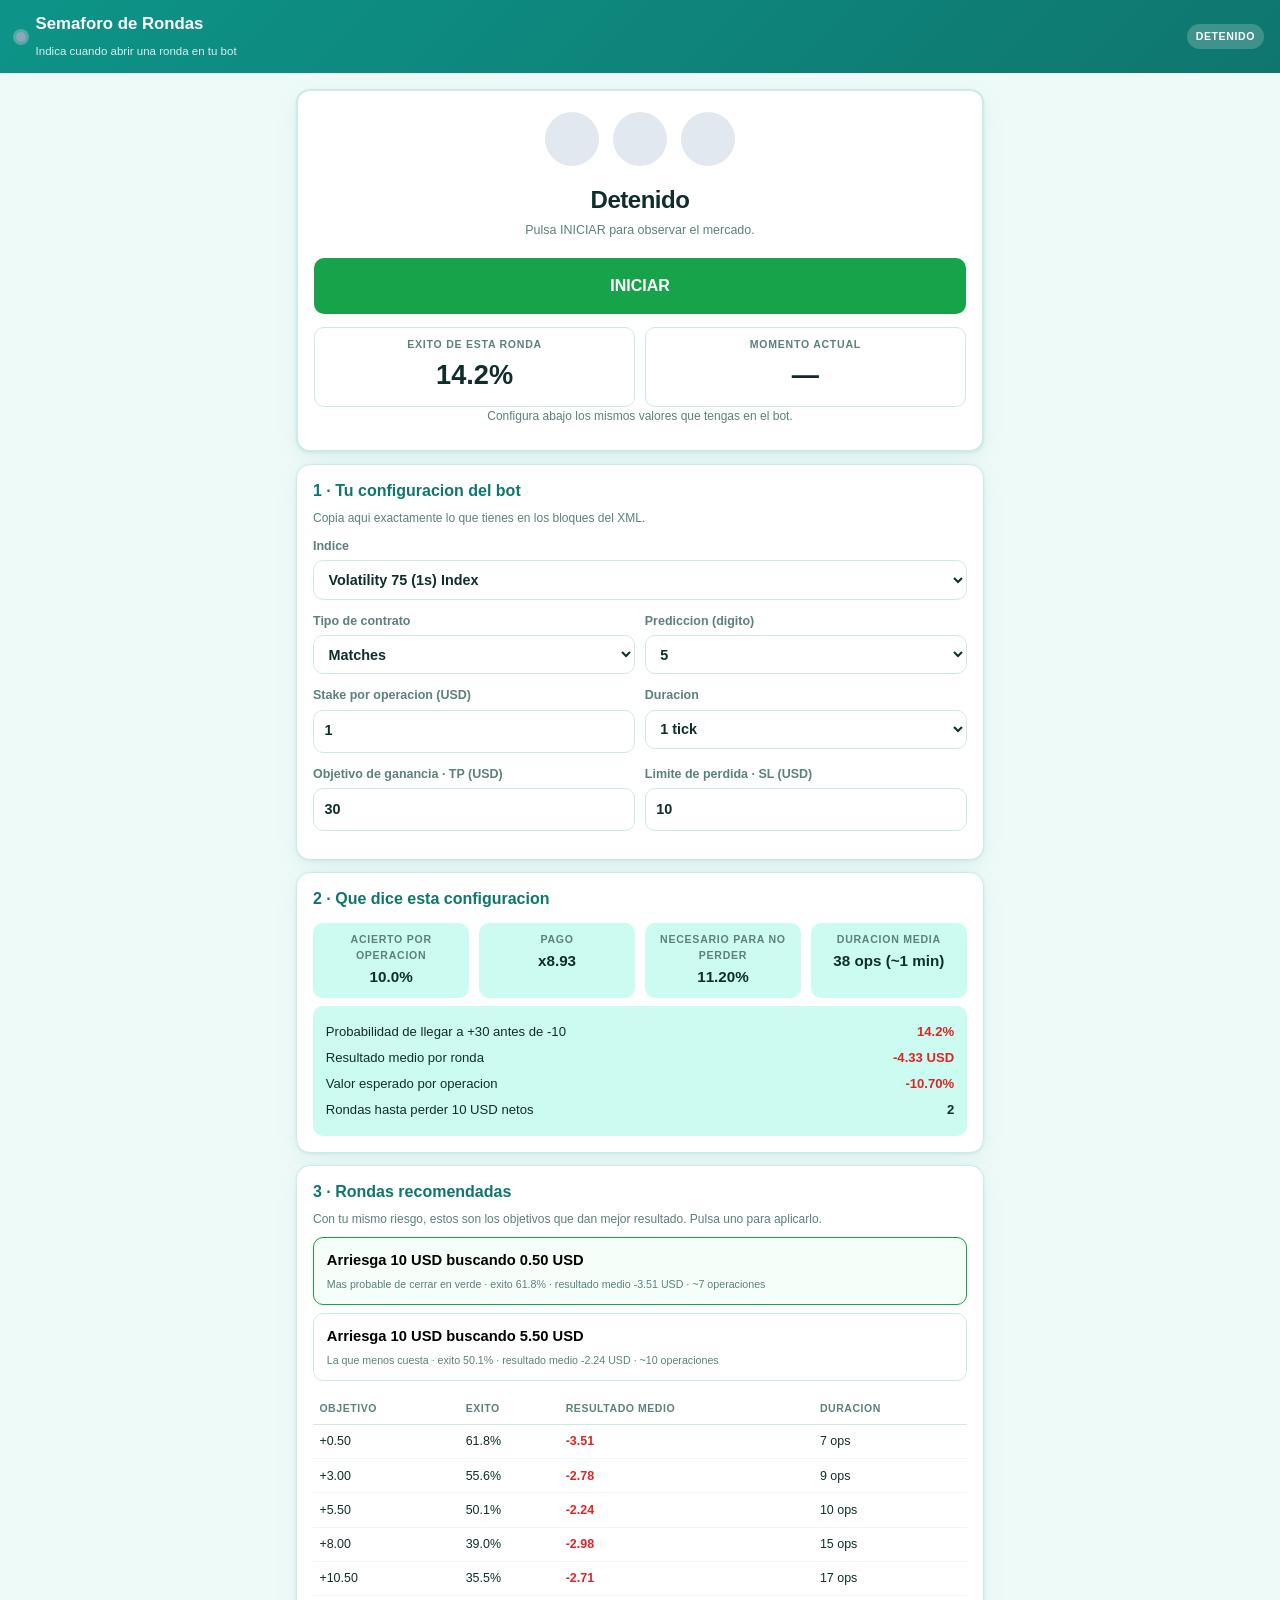
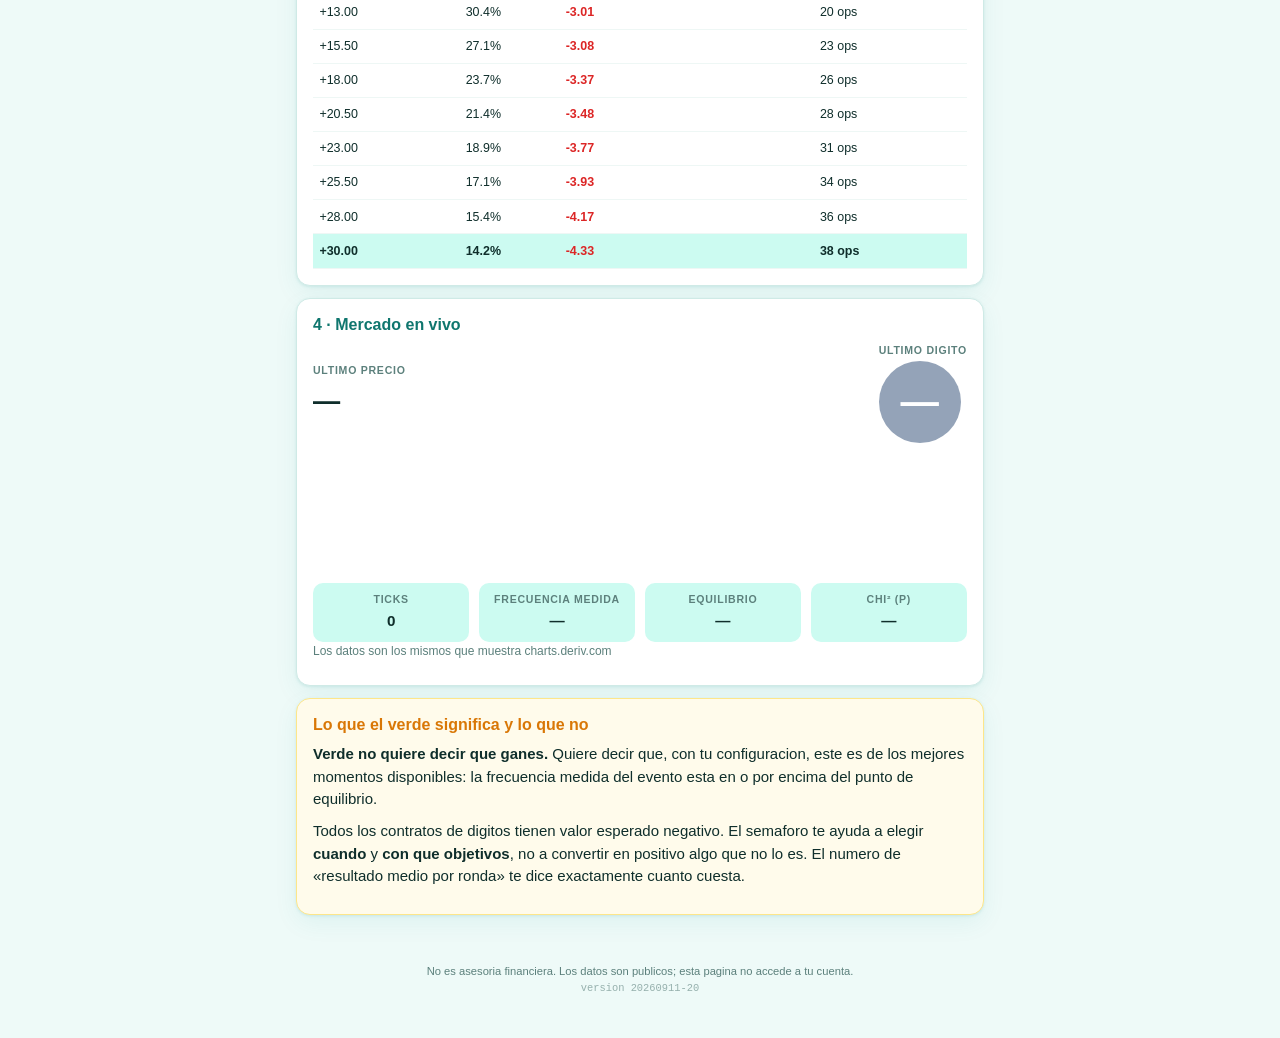
==== semaforo.html @ d5985044 "Bot con proteccion de capital: trailing stop y corte por racha El usuario probo el bot de stake fijo" ====
<!doctype html>
<html lang="es">
<head>
<meta charset="utf-8">
<meta name="viewport" content="width=device-width, initial-scale=1, viewport-fit=cover">
<title>Semaforo de Rondas — Deriv</title>
<link rel="stylesheet" href="css/style.css?v=20260911-20">
<link rel="stylesheet" href="css/semaforo.css?v=20260911-20">
<link rel="icon" href="data:image/svg+xml,<svg xmlns='http://www.w3.org/2000/svg' viewBox='0 0 100 100'><text y='.9em' font-size='90'>🚦</text></svg>">
</head>
<body>

<header class="topbar">
  <div class="brand">
    <span class="dot" id="connDot"></span>
    <div>
      <h1>Semaforo de Rondas</h1>
      <p id="subtitle">Indica cuando abrir una ronda en tu bot</p>
    </div>
  </div>
  <span class="badge" id="estadoBadge">detenido</span>
</header>

<main>

  <!-- ============ SEMAFORO ============ -->
  <div class="card luz" id="tarjetaLuz">
    <div class="semaforo">
      <span class="foco rojo"   id="focoRojo"></span>
      <span class="foco ambar"  id="focoAmbar"></span>
      <span class="foco verde"  id="focoVerde"></span>
    </div>
    <div class="veredicto">
      <b id="luzTexto">Pulsa INICIAR</b>
      <span id="luzSub">La herramienta observa el mercado real de Deriv y te avisa.</span>
    </div>

    <button class="btn big" id="btnIniciar">INICIAR</button>

    <div class="marcador">
      <div>
        <span class="k">Exito de esta ronda</span>
        <b class="grande" id="exitoRonda">—</b>
      </div>
      <div>
        <span class="k">Momento actual</span>
        <b class="grande" id="momento">—</b>
      </div>
    </div>
    <p class="note" id="luzDetalle">Configura abajo los mismos valores que tengas en el bot.</p>
  </div>

  <!-- ============ CONFIGURACION DEL BOT ============ -->
  <div class="card">
    <h2>1 · Tu configuracion del bot</h2>
    <p class="note">Copia aqui exactamente lo que tienes en los bloques del XML.</p>

    <label>Indice
      <select id="simbolo">
        <option value="1HZ75V" selected>Volatility 75 (1s) Index</option>
        <option value="1HZ100V">Volatility 100 (1s) Index</option>
        <option value="1HZ50V">Volatility 50 (1s) Index</option>
        <option value="1HZ25V">Volatility 25 (1s) Index</option>
        <option value="1HZ10V">Volatility 10 (1s) Index</option>
        <option value="R_75">Volatility 75 Index</option>
        <option value="R_100">Volatility 100 Index</option>
      </select>
    </label>

    <div class="grid2">
      <label>Tipo de contrato
        <select id="tipo">
          <option value="DIGITMATCH" selected>Matches</option>
          <option value="DIGITDIFF">Differs</option>
          <option value="DIGITEVEN">Par</option>
          <option value="DIGITODD">Impar</option>
          <option value="DIGITOVER">Over</option>
          <option value="DIGITUNDER">Under</option>
        </select>
      </label>
      <label id="labBarrera">Prediccion (digito)
        <select id="barrera">
          <option>0</option><option>1</option><option>2</option><option>3</option><option>4</option>
          <option selected>5</option><option>6</option><option>7</option><option>8</option><option>9</option>
        </select>
      </label>
    </div>

    <div class="grid2">
      <label>Stake por operacion (USD)
        <input id="stake" type="number" step="0.5" min="0.35" value="1">
      </label>
      <label>Duracion
        <select id="duracion"><option value="1" selected>1 tick</option></select>
      </label>
      <label>Objetivo de ganancia · TP (USD)
        <input id="tp" type="number" step="1" min="1" value="30">
      </label>
      <label>Limite de perdida · SL (USD)
        <input id="sl" type="number" step="1" min="1" value="10">
      </label>
    </div>
  </div>

  <!-- ============ DIAGNOSTICO DE LA CONFIGURACION ============ -->
  <div class="card">
    <h2>2 · Que dice esta configuracion</h2>
    <div class="stats-grid">
      <div><span class="k">Acierto por operacion</span><b id="dAcierto">—</b></div>
      <div><span class="k">Pago</span><b id="dPago">—</b></div>
      <div><span class="k">Necesario para no perder</span><b id="dEquilibrio">—</b></div>
      <div><span class="k">Duracion media</span><b id="dDuracion">—</b></div>
    </div>
    <div class="ev-out" id="dResumen"></div>
  </div>

  <!-- ============ RONDAS RECOMENDADAS ============ -->
  <div class="card">
    <h2>3 · Rondas recomendadas</h2>
    <p class="note">Con tu mismo riesgo, estos son los objetivos que dan mejor resultado.
       Pulsa uno para aplicarlo.</p>
    <div class="recos" id="recos"></div>
    <div class="table-wrap">
      <table id="tablaTp">
        <thead><tr><th>Objetivo</th><th>Exito</th><th>Resultado medio</th><th>Duracion</th></tr></thead>
        <tbody></tbody>
      </table>
    </div>
  </div>

  <!-- ============ MERCADO EN VIVO ============ -->
  <div class="card">
    <h2>4 · Mercado en vivo</h2>
    <div class="live-head">
      <div><span class="k">Ultimo precio</span><span class="price" id="precio">—</span></div>
      <div class="digit-wrap"><span class="k">Ultimo digito</span>
        <div class="digit-circle" id="digito">—</div></div>
    </div>
    <div class="bars" id="barras"></div>
    <div class="stats-grid">
      <div><span class="k">Ticks</span><b id="sTicks">0</b></div>
      <div><span class="k">Frecuencia medida</span><b id="sFreq">—</b></div>
      <div><span class="k">Equilibrio</span><b id="sEq">—</b></div>
      <div><span class="k">Chi² (p)</span><b id="sChi">—</b></div>
    </div>
    <p class="note" id="notaMercado">Los datos son los mismos que muestra charts.deriv.com</p>
  </div>

  <div class="card warn">
    <h2>Lo que el verde significa y lo que no</h2>
    <p><b>Verde no quiere decir que ganes.</b> Quiere decir que, con tu configuracion, este
       es de los mejores momentos disponibles: la frecuencia medida del evento esta en o por
       encima del punto de equilibrio.</p>
    <p>Todos los contratos de digitos tienen valor esperado negativo. El semaforo te ayuda a
       elegir <b>cuando</b> y <b>con que objetivos</b>, no a convertir en positivo algo que no
       lo es. El numero de «resultado medio por ronda» te dice exactamente cuanto cuesta.</p>
  </div>
</main>

<footer>
  <p>No es asesoria financiera. Los datos son publicos; esta pagina no accede a tu cuenta.<br>
     <span id="appVersion">version 20260911-20</span></p>
</footer>

<script src="js/api.js?v=20260911-20"></script>
<script src="js/stats.js?v=20260911-20"></script>
<script src="js/edge.js?v=20260911-20"></script>
<script src="js/ronda.js?v=20260911-20"></script>
<script src="js/semaforo.js?v=20260911-20"></script>
</body>
</html>
---- css/style.css ----
/* Digits Trading Analytics — tema "Teal Wave", mobile first */
:root{
  --bg:#eefaf8; --bg2:#ffffff; --ink:#0f2e2b; --muted:#5c807c;
  --teal:#0d9488; --teal-d:#0f766e; --teal-l:#ccfbf1;
  --red:#dc2626; --green:#16a34a; --amber:#d97706;
  --line:#cfeae6; --radius:14px;
  --shadow:0 1px 3px rgba(13,148,136,.12), 0 8px 24px rgba(13,148,136,.07);
}
*{box-sizing:border-box}
body{
  margin:0; background:var(--bg); color:var(--ink);
  font:15px/1.5 -apple-system,BlinkMacSystemFont,"Segoe UI",Roboto,Helvetica,Arial,sans-serif;
  -webkit-text-size-adjust:100%;
}
h1,h2,h3{margin:0 0 .5rem; line-height:1.25}
h1{font-size:1.05rem; font-weight:700}
h2{font-size:1rem; font-weight:700; color:var(--teal-d)}
h3{font-size:.85rem; font-weight:700; text-transform:uppercase; letter-spacing:.05em;
   color:var(--muted); margin-top:1.25rem}
p{margin:0 0 .6rem}

/* ---------- barra superior ---------- */
.topbar{
  position:sticky; top:0; z-index:20;
  background:linear-gradient(135deg,var(--teal),var(--teal-d));
  color:#fff; padding:.85rem 1rem; display:flex; align-items:center;
  justify-content:space-between; gap:.75rem;
}
.topbar h1{color:#fff}
.topbar p{margin:0; font-size:.72rem; opacity:.85}
.brand{display:flex; align-items:center; gap:.6rem; min-width:0}
.dot{width:10px;height:10px;border-radius:50%;background:#94a3b8;flex:0 0 auto;
     box-shadow:0 0 0 3px rgba(255,255,255,.25)}
.dot.on{background:#4ade80}
.dot.wait{background:#fbbf24}
.badge{
  font-size:.66rem; font-weight:700; text-transform:uppercase; letter-spacing:.06em;
  background:rgba(255,255,255,.2); padding:.3rem .55rem; border-radius:999px;
  white-space:nowrap; flex:0 0 auto;
}
.badge.demo{background:#0891b2}
.badge.real{background:var(--red)}

/* ---------- pestañas ---------- */
.tabs{
  display:flex; gap:.25rem; padding:.5rem; background:var(--bg2);
  border-bottom:1px solid var(--line); overflow-x:auto; position:sticky; top:60px; z-index:19;
  -webkit-overflow-scrolling:touch; scrollbar-width:none;
}
.tabs::-webkit-scrollbar{display:none}
.tab{
  flex:0 0 auto; border:0; background:transparent; color:var(--muted);
  font:inherit; font-size:.82rem; font-weight:600; padding:.45rem .8rem;
  border-radius:999px; cursor:pointer;
}
.tab.active{background:var(--teal-l); color:var(--teal-d)}

main{padding:.75rem; max-width:720px; margin:0 auto}
.view{display:none}
.view.active{display:block}

/* ---------- tarjetas ---------- */
.card{
  background:var(--bg2); border:1px solid var(--line); border-radius:var(--radius);
  padding:1rem; margin-bottom:.75rem; box-shadow:var(--shadow);
}
.card.warn{background:#fffbeb; border-color:#fde68a}
.card.warn h2{color:var(--amber)}

label{display:block; margin-bottom:.75rem; font-size:.78rem; font-weight:600; color:var(--muted)}
label small{display:block; font-weight:400; font-size:.7rem; margin-top:.3rem; color:var(--muted)}
input,select{
  width:100%; margin-top:.3rem; padding:.6rem .65rem; font:inherit; font-size:.9rem;
  color:var(--ink); background:#fff; border:1px solid var(--line); border-radius:10px;
}
input:focus,select:focus{outline:2px solid var(--teal); outline-offset:-1px; border-color:var(--teal)}
.grid2{display:grid; grid-template-columns:1fr 1fr; gap:0 .6rem}
label.check{display:flex; align-items:flex-start; gap:.5rem; font-weight:400; font-size:.75rem}
label.check input{width:auto; margin-top:.15rem; flex:0 0 auto}
label.check.danger{background:#fef2f2; border:1px solid #fecaca; padding:.6rem; border-radius:10px; color:#991b1b}

.row{display:flex; gap:.5rem; flex-wrap:wrap; margin-top:.25rem}
.btn{
  flex:1 1 auto; min-width:120px; border:0; border-radius:10px; padding:.7rem .9rem;
  font:inherit; font-size:.88rem; font-weight:700; cursor:pointer; color:#fff; background:var(--teal);
}
.btn:disabled{opacity:.45; cursor:not-allowed}
.btn.primary{background:var(--teal)}
.btn.ghost{background:#fff; color:var(--teal-d); border:1px solid var(--line)}
.btn.run{background:var(--green)}
.btn.stop{background:var(--red)}
.status{font-size:.76rem; color:var(--muted); margin:.6rem 0 0}
.note{font-size:.75rem; color:var(--muted)}
.honest{font-size:.75rem; color:var(--amber); background:#fffbeb; border-left:3px solid var(--amber);
        padding:.5rem .6rem; border-radius:0 8px 8px 0; margin:.6rem 0 0}
.reason{font-size:.78rem; color:var(--muted); margin:.6rem 0 0}

/* ---------- panel en vivo ---------- */
.live-head{display:flex; align-items:center; justify-content:space-between; gap:1rem}
.k{display:block; font-size:.66rem; text-transform:uppercase; letter-spacing:.07em;
   color:var(--muted); font-weight:700; margin-bottom:.15rem}
.price{font-size:1.7rem; font-weight:700; font-variant-numeric:tabular-nums; letter-spacing:-.02em}
.digit-wrap{text-align:center}
.digit-circle{
  width:82px; height:82px; border-radius:50%; display:grid; place-items:center;
  font-size:2.4rem; font-weight:700; color:#fff; background:#94a3b8;
  transition:background .15s ease, transform .15s ease;
}
.digit-circle.pulse{transform:scale(1.06)}

.bars{display:grid; grid-template-columns:repeat(10,1fr); gap:3px; align-items:end;
      height:110px; margin:1rem 0 .35rem}
.bar{display:flex; flex-direction:column; justify-content:flex-end; height:100%; text-align:center}
.bar i{display:block; background:var(--teal); border-radius:4px 4px 0 0; min-height:2px;
       transition:height .2s ease}
.bar.hot i{background:var(--green)}
.bar.cold i{background:var(--red)}
.bar u{font-style:normal; text-decoration:none; font-size:.6rem; color:var(--muted); font-weight:700}
.bar em{font-style:normal; font-size:.72rem; font-weight:700; margin-top:.2rem}

.stats-grid{display:grid; grid-template-columns:repeat(4,1fr); gap:.6rem; margin-top:.9rem}
.stats-grid.four{grid-template-columns:repeat(2,1fr)}
.stats-grid>div{background:var(--teal-l); border-radius:10px; padding:.55rem .5rem; text-align:center}
.stats-grid b{font-size:.95rem; font-variant-numeric:tabular-nums}
.pnl.up{color:var(--green)} .pnl.down{color:var(--red)}

/* ---------- prediccion ---------- */
.prediction{border-color:var(--teal); border-width:2px}
.pred-head{display:flex; justify-content:space-between; gap:1rem; margin-bottom:.9rem}
.pred-head .right{text-align:right}
.pred-type{font-size:1.15rem; font-weight:800; color:var(--green); text-transform:uppercase}
.digit-row{display:flex; gap:.3rem; justify-content:space-between; margin:.4rem 0 1rem}
.digit-row span{
  flex:1; aspect-ratio:1; display:grid; place-items:center; border-radius:50%;
  font-size:.8rem; font-weight:700; background:#f1f5f9; color:var(--muted);
}
.digit-row span.on{background:var(--green); color:#fff; transform:scale(1.1)}
.pred-metrics{display:grid; grid-template-columns:repeat(3,1fr); gap:.6rem; text-align:center}
.pred-metrics .big{font-size:1.5rem; font-weight:800; color:var(--teal-d)}

/* ---------- tablas ---------- */
.table-wrap{overflow-x:auto; -webkit-overflow-scrolling:touch}
table{width:100%; border-collapse:collapse; font-size:.78rem; min-width:340px}
th{text-align:left; font-size:.66rem; text-transform:uppercase; letter-spacing:.05em;
   color:var(--muted); padding:.45rem .4rem; border-bottom:1px solid var(--line); white-space:nowrap}
td{padding:.45rem .4rem; border-bottom:1px solid #eef7f5; font-variant-numeric:tabular-nums;
   white-space:nowrap}
td.empty{text-align:center; color:var(--muted); padding:1.2rem; white-space:normal}
tr.win td{background:#f0fdf4} tr.lose td{background:#fef2f2}
tr.good td{background:#f0fdf4; font-weight:600}
.pos{color:var(--green); font-weight:700} .neg{color:var(--red); font-weight:700}

/* ---------- misc ---------- */
.log{
  font-family:ui-monospace,SFMono-Regular,Menlo,monospace; font-size:.7rem; line-height:1.6;
  background:#062e2a; color:#a7f3d0; border-radius:10px; padding:.7rem;
  max-height:240px; overflow-y:auto; white-space:pre-wrap; word-break:break-word;
}
.log div{border-bottom:1px solid rgba(167,243,208,.08); padding:.1rem 0}
.progress{height:5px; background:var(--teal-l); border-radius:999px; overflow:hidden; margin-top:.6rem}
.progress div{height:100%; width:0; background:var(--teal); transition:width .2s ease}
.ev-out{background:var(--teal-l); border-radius:10px; padding:.8rem; font-size:.82rem; margin-top:.5rem}
.ev-out b{font-variant-numeric:tabular-nums}
.ev-out .line{display:flex; justify-content:space-between; gap:1rem; padding:.2rem 0}
footer{padding:1.25rem 1rem 2rem; text-align:center; font-size:.7rem; color:var(--muted)}

@media (min-width:600px){
  .stats-grid.four{grid-template-columns:repeat(4,1fr)}
  main{padding:1rem}
}

/* ---------- puerta de entrada ---------- */
.card.gate{border-width:2px; border-color:var(--line)}
.card.gate.go{border-color:var(--green); background:#f6fef9}
.card.gate.nogo{border-color:var(--red); background:#fffafa}

.verdict{display:flex; align-items:center; gap:.8rem; margin:.2rem 0 1rem}
.verdict .light{width:46px; height:46px; border-radius:50%; flex:0 0 auto; background:#94a3b8}
.card.gate.go .verdict .light{background:var(--green); box-shadow:0 0 0 6px rgba(22,163,74,.15)}
.card.gate.nogo .verdict .light{background:var(--red); box-shadow:0 0 0 6px rgba(220,38,38,.12)}
.verdict b{display:block; font-size:1.3rem; font-weight:800; letter-spacing:-.01em}
.card.gate.go .verdict b{color:var(--green)}
.card.gate.nogo .verdict b{color:var(--red)}
.verdict span#verdictSub{font-size:.75rem; color:var(--muted)}

.gauge{margin:.5rem 0 1rem}
.gauge-row{display:flex; justify-content:space-between; align-items:flex-end; gap:1rem}
.gauge .big{font-size:1.6rem; font-weight:800; font-variant-numeric:tabular-nums}
.meter{position:relative; height:12px; background:#e2e8f0; border-radius:999px;
       overflow:hidden; margin:.45rem 0 .3rem}
.meter>div{height:100%; width:0; background:var(--red); border-radius:999px; transition:width .25s ease}
.card.gate.go .meter>div{background:var(--green)}
.meter .thr{position:absolute; top:-3px; bottom:-3px; width:3px; background:var(--ink);
            border-radius:2px; left:95%}
.gauge small{font-size:.68rem; color:var(--muted)}

ul.reasons{margin:.6rem 0 1rem; padding-left:1.1rem; font-size:.76rem; color:var(--muted)}
ul.reasons li{margin-bottom:.35rem}
ul.reasons li.good{color:var(--green); font-weight:600}

label.check.gateswitch{background:var(--teal-l); border:1px solid var(--teal);
  padding:.65rem; border-radius:10px; color:var(--teal-d); margin-bottom:1rem}

td .flag{font-size:.62rem; font-weight:700; padding:.12rem .35rem; border-radius:999px;
         background:#f1f5f9; color:var(--muted)}
td .flag.sig{background:#fee2e2; color:#991b1b}
.btn.demo{background:#fff; color:var(--teal-d); border:1px dashed var(--teal)}

/* ---------- guia ---------- */
details{border-top:1px solid var(--line); padding:.6rem 0}
details:first-of-type{border-top:0}
summary{font-weight:700; font-size:.85rem; color:var(--teal-d); cursor:pointer;
        list-style:none; padding-right:1.2rem; position:relative}
summary::-webkit-details-marker{display:none}
summary::after{content:'+'; position:absolute; right:0; top:-1px; font-size:1.1rem;
               color:var(--muted); font-weight:400}
details[open] summary::after{content:'–'}
details p, details ul{font-size:.8rem; color:var(--ink); margin-top:.5rem}
details .note, details .honest{font-size:.76rem}
details ul.reasons{color:var(--ink)}
#view-guia .btn{margin-bottom:.35rem}

/* ---------- diagnostico del bot ---------- */
.diag{border-radius:10px; padding:.7rem .8rem; margin:1rem 0 .5rem;
      background:#fff7ed; border:1px solid #fed7aa}
.diag.ok{background:#f0fdf4; border-color:#bbf7d0}
.diag b{display:block; font-size:.85rem; margin-bottom:.35rem; color:#9a3412}
.diag.ok b{color:var(--green)}
.diag ul{margin:0; padding-left:1.1rem; font-size:.76rem; color:var(--muted)}
.diag li{margin-bottom:.3rem}
.diag li.block{color:#9a3412; font-weight:600}
.diag li b{display:inline; font-size:inherit; color:inherit}

/* ---------- primera pantalla: una sola accion obvia ---------- */
.lead{font-size:.88rem; color:var(--ink); margin-bottom:1rem}
.btn.big{width:100%; padding:1rem; font-size:1rem; background:var(--green); margin-bottom:.5rem}
#connCard details{margin-top:1rem; border-top:1px solid var(--line); padding-top:.8rem}
#connCard details summary{font-size:.8rem}
#connCard details label{margin-top:.75rem}
.rawerr{font-family:ui-monospace,SFMono-Regular,Menlo,monospace; font-size:.7rem;
        background:#fef2f2; border:1px solid #fecaca; color:#991b1b;
        padding:.5rem .6rem; border-radius:8px; margin:.5rem 0; word-break:break-word}
#tokenAyuda ol{font-size:.78rem; color:var(--ink); padding-left:1.2rem; margin:.5rem 0}
#tokenAyuda li{margin-bottom:.3rem}
#appVersion{font-family:ui-monospace,SFMono-Regular,Menlo,monospace; font-size:.65rem; opacity:.6}
.oauth{background:var(--teal-l); border:1px solid var(--teal); border-radius:10px;
       padding:.9rem; margin:1rem 0}
.oauth h3{color:var(--teal-d); font-size:.9rem; text-transform:none; letter-spacing:0}
.oauth ol{font-size:.78rem; padding-left:1.2rem; color:var(--ink)}
.oauth li{margin-bottom:.4rem}
.oauth code{display:block; background:#fff; border:1px solid var(--line); border-radius:6px;
            padding:.35rem .5rem; margin-top:.25rem; font-size:.7rem; word-break:break-all}
.cuentas{display:flex; flex-direction:column; gap:.4rem; margin:.6rem 0}
.cuentas button{text-align:left; padding:.6rem .7rem; border-radius:8px; border:1px solid var(--line);
                background:#fff; font:inherit; font-size:.8rem; cursor:pointer}
.cuentas button b{display:block; font-size:.9rem}
.cuentas button.demo{border-color:#0891b2}
.cuentas button.real{border-color:var(--red)}
---- css/semaforo.css ----
/* Semaforo de rondas */
.card.luz{text-align:center; border-width:2px}
.card.luz.rojo{border-color:var(--red); background:#fffafa}
.card.luz.ambar{border-color:var(--amber); background:#fffbeb}
.card.luz.verde{border-color:var(--green); background:#f6fef9}

.semaforo{display:flex; justify-content:center; gap:.9rem; margin:.3rem 0 1rem}
.foco{width:54px; height:54px; border-radius:50%; background:#e2e8f0;
      transition:background .25s ease, box-shadow .25s ease}
.card.luz.rojo  #focoRojo {background:var(--red);   box-shadow:0 0 0 8px rgba(220,38,38,.15)}
.card.luz.ambar #focoAmbar{background:var(--amber); box-shadow:0 0 0 8px rgba(217,119,6,.15)}
.card.luz.verde #focoVerde{background:var(--green); box-shadow:0 0 0 8px rgba(22,163,74,.15)}

.veredicto b{display:block; font-size:1.5rem; font-weight:800; letter-spacing:-.02em}
.card.luz.rojo  .veredicto b{color:var(--red)}
.card.luz.ambar .veredicto b{color:var(--amber)}
.card.luz.verde .veredicto b{color:var(--green)}
.veredicto span{display:block; font-size:.78rem; color:var(--muted); margin-top:.2rem}

.card.luz .btn.big{margin:1.1rem 0 .8rem}
.marcador{display:grid; grid-template-columns:1fr 1fr; gap:.6rem}
.marcador>div{background:rgba(255,255,255,.7); border:1px solid var(--line);
              border-radius:10px; padding:.6rem}
.grande{font-size:1.7rem; font-weight:800; font-variant-numeric:tabular-nums}

.recos{display:grid; gap:.5rem; margin-bottom:.8rem}
.recos button{text-align:left; padding:.7rem .8rem; border-radius:10px; cursor:pointer;
              border:1px solid var(--line); background:#fff; font:inherit; font-size:.8rem}
.recos button b{display:block; font-size:.92rem; margin-bottom:.15rem}
.recos button.mejor{border-color:var(--green); background:#f6fef9}
.recos button small{color:var(--muted)}
tr.actual td{background:var(--teal-l); font-weight:700}
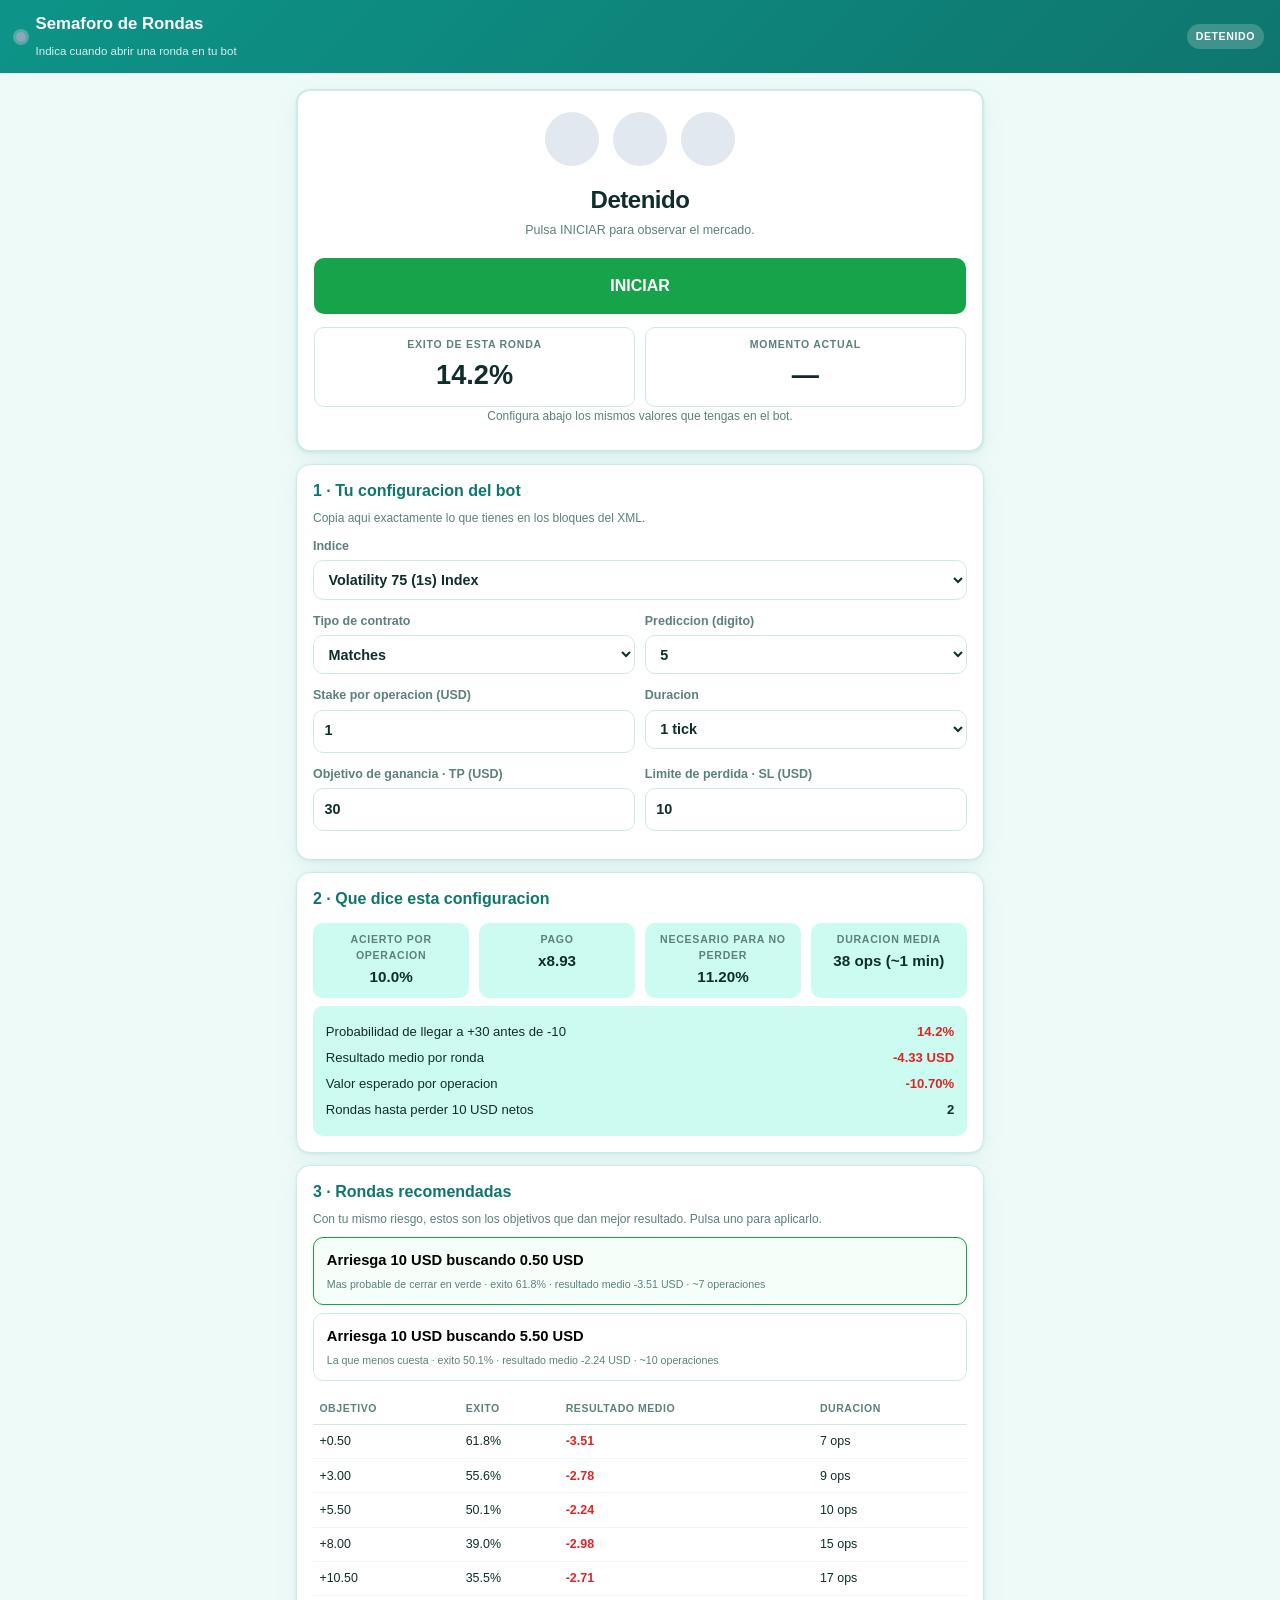
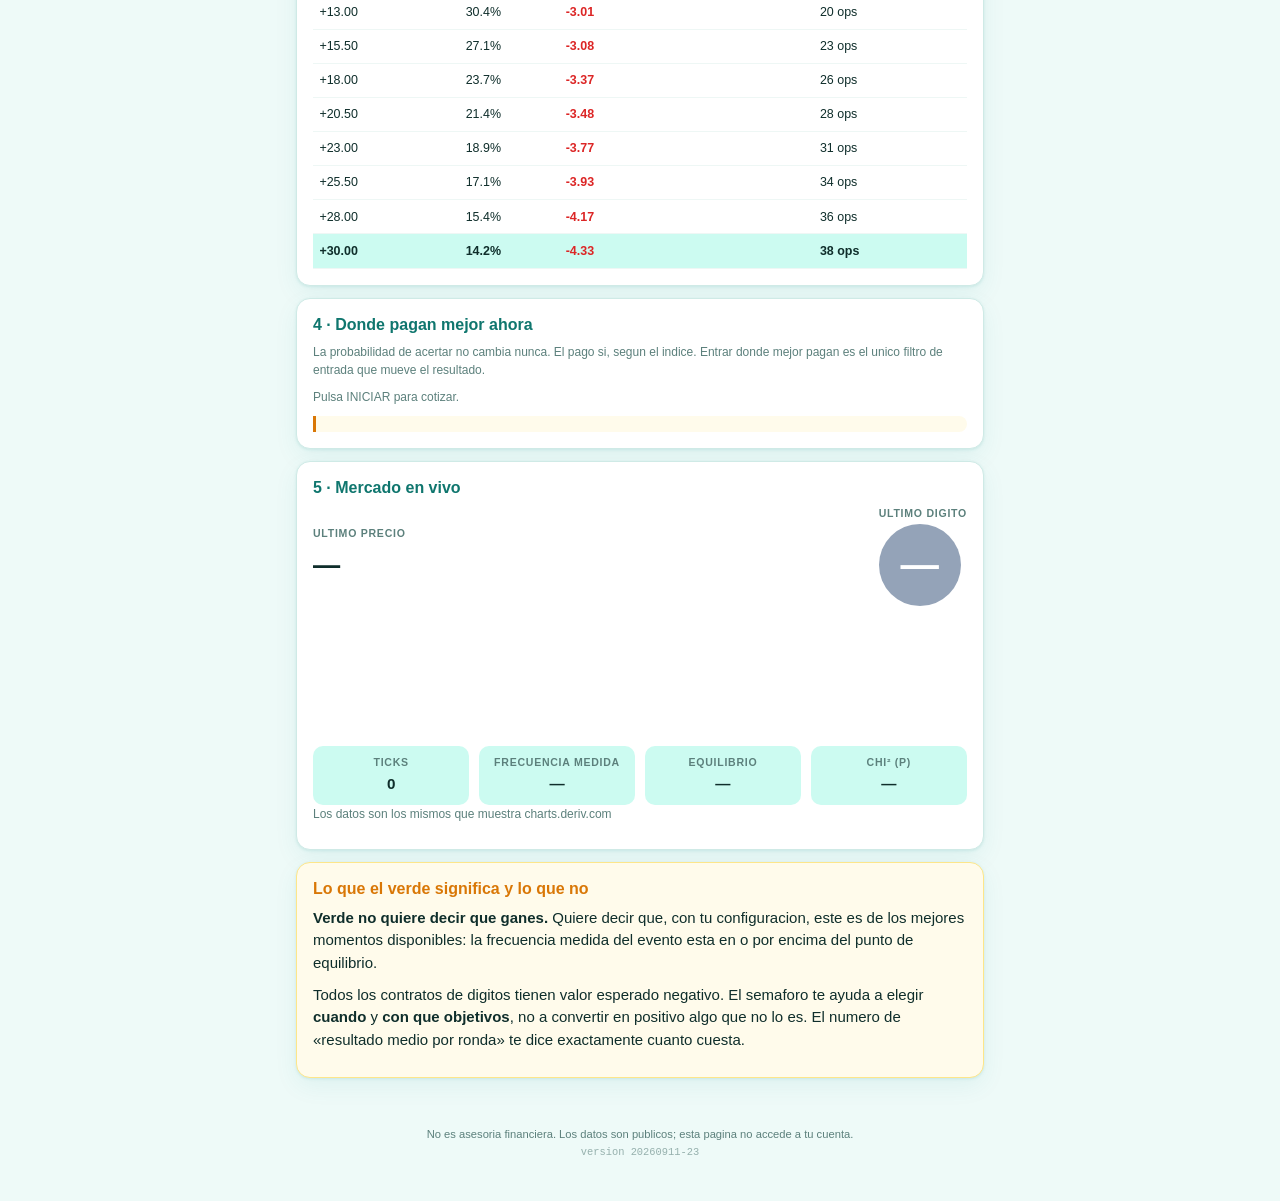
==== commit 1b8a6fac: "Bot de pago alto y escaner de pagos como filtro de entrada real El usuario pide un bot de pago x7 o " ====
--- a/semaforo.html
+++ b/semaforo.html
@@ -4,8 +4,8 @@
 <meta charset="utf-8">
 <meta name="viewport" content="width=device-width, initial-scale=1, viewport-fit=cover">
 <title>Semaforo de Rondas — Deriv</title>
-<link rel="stylesheet" href="css/style.css?v=20260911-20">
-<link rel="stylesheet" href="css/semaforo.css?v=20260911-20">
+<link rel="stylesheet" href="css/style.css?v=20260911-23">
+<link rel="stylesheet" href="css/semaforo.css?v=20260911-23">
 <link rel="icon" href="data:image/svg+xml,<svg xmlns='http://www.w3.org/2000/svg' viewBox='0 0 100 100'><text y='.9em' font-size='90'>🚦</text></svg>">
 </head>
 <body>
@@ -128,9 +128,18 @@
     </div>
   </div>
 
+  <!-- ============ ESCANER DE PAGOS ============ -->
+  <div class="card">
+    <h2>4 · Donde pagan mejor ahora</h2>
+    <p class="note">La probabilidad de acertar no cambia nunca. El pago si, segun el indice.
+       Entrar donde mejor pagan es el unico filtro de entrada que mueve el resultado.</p>
+    <div id="escaner"><p class="note">Pulsa INICIAR para cotizar.</p></div>
+    <p class="honest" id="notaEscaner"></p>
+  </div>
+
   <!-- ============ MERCADO EN VIVO ============ -->
   <div class="card">
-    <h2>4 · Mercado en vivo</h2>
+    <h2>5 · Mercado en vivo</h2>
     <div class="live-head">
       <div><span class="k">Ultimo precio</span><span class="price" id="precio">—</span></div>
       <div class="digit-wrap"><span class="k">Ultimo digito</span>
@@ -159,13 +168,13 @@
 
 <footer>
   <p>No es asesoria financiera. Los datos son publicos; esta pagina no accede a tu cuenta.<br>
-     <span id="appVersion">version 20260911-20</span></p>
+     <span id="appVersion">version 20260911-23</span></p>
 </footer>
 
-<script src="js/api.js?v=20260911-20"></script>
-<script src="js/stats.js?v=20260911-20"></script>
-<script src="js/edge.js?v=20260911-20"></script>
-<script src="js/ronda.js?v=20260911-20"></script>
-<script src="js/semaforo.js?v=20260911-20"></script>
+<script src="js/api.js?v=20260911-23"></script>
+<script src="js/stats.js?v=20260911-23"></script>
+<script src="js/edge.js?v=20260911-23"></script>
+<script src="js/ronda.js?v=20260911-23"></script>
+<script src="js/semaforo.js?v=20260911-23"></script>
 </body>
 </html>
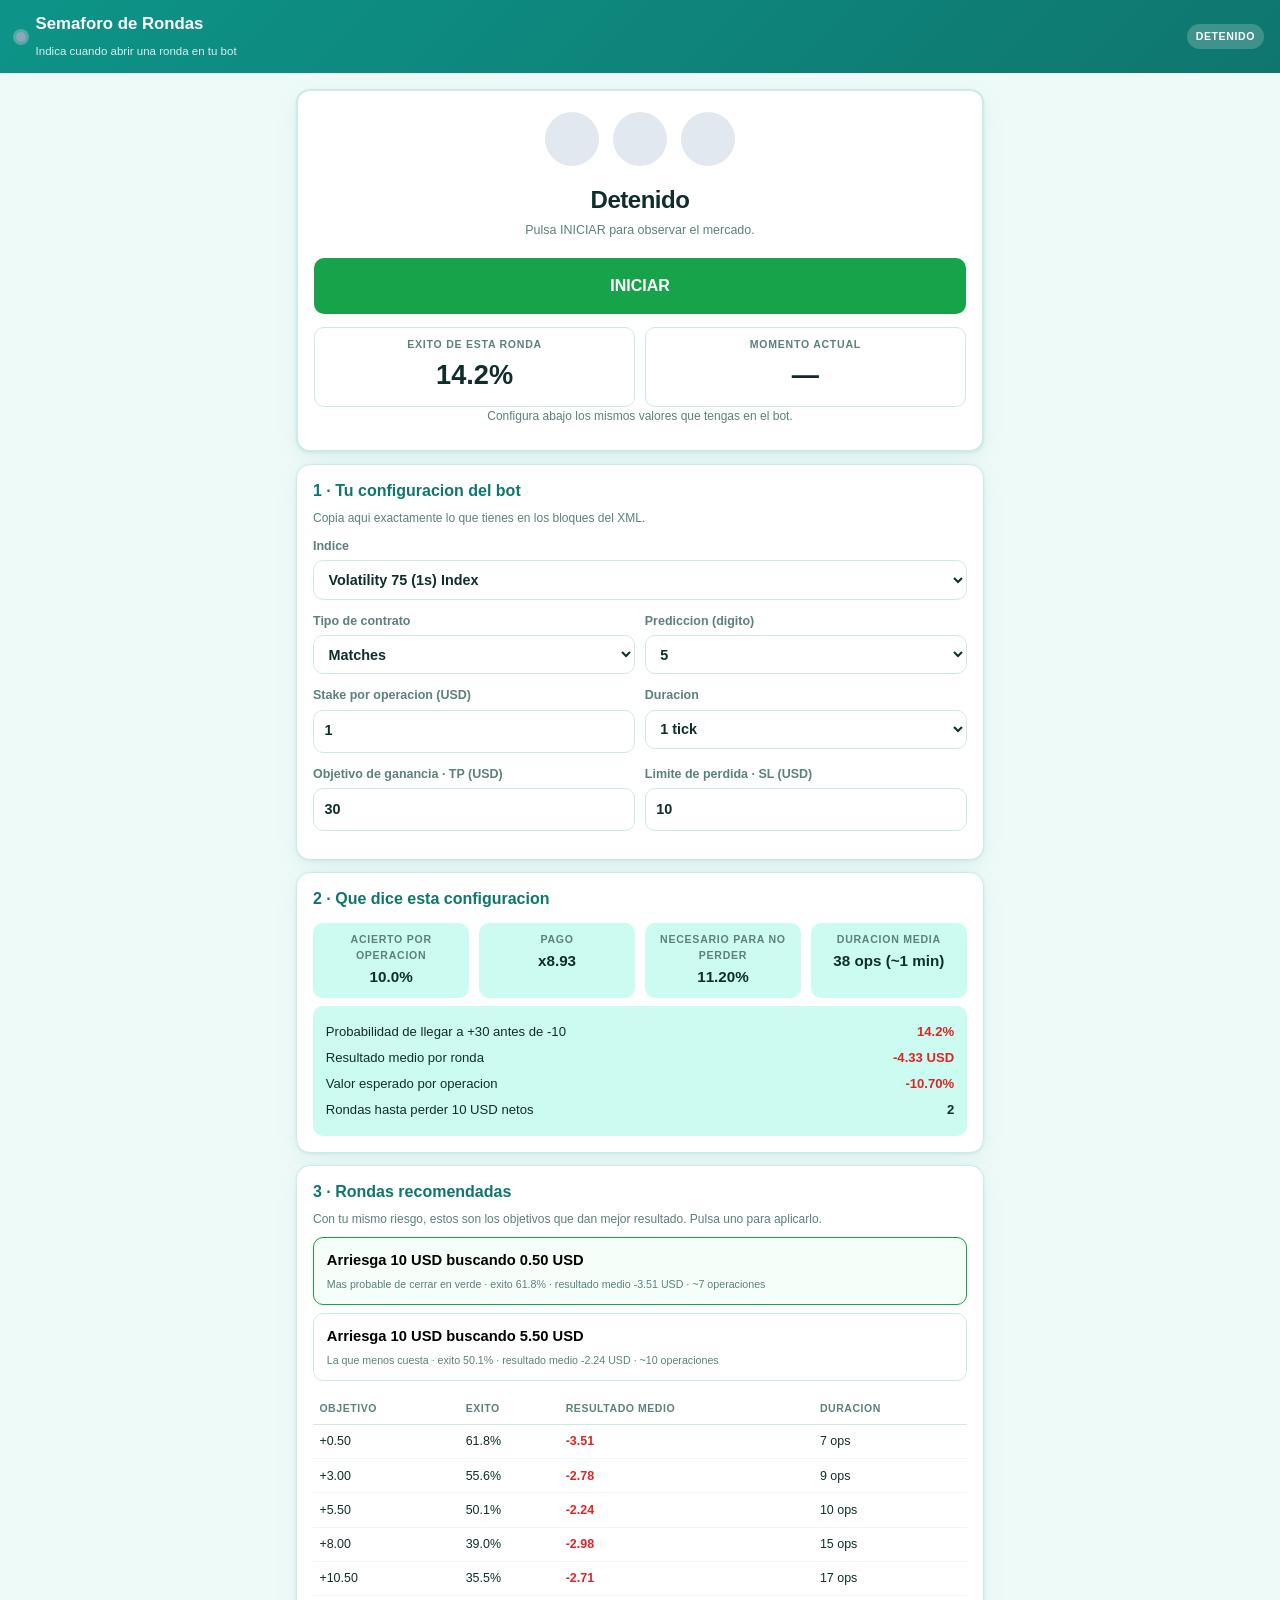
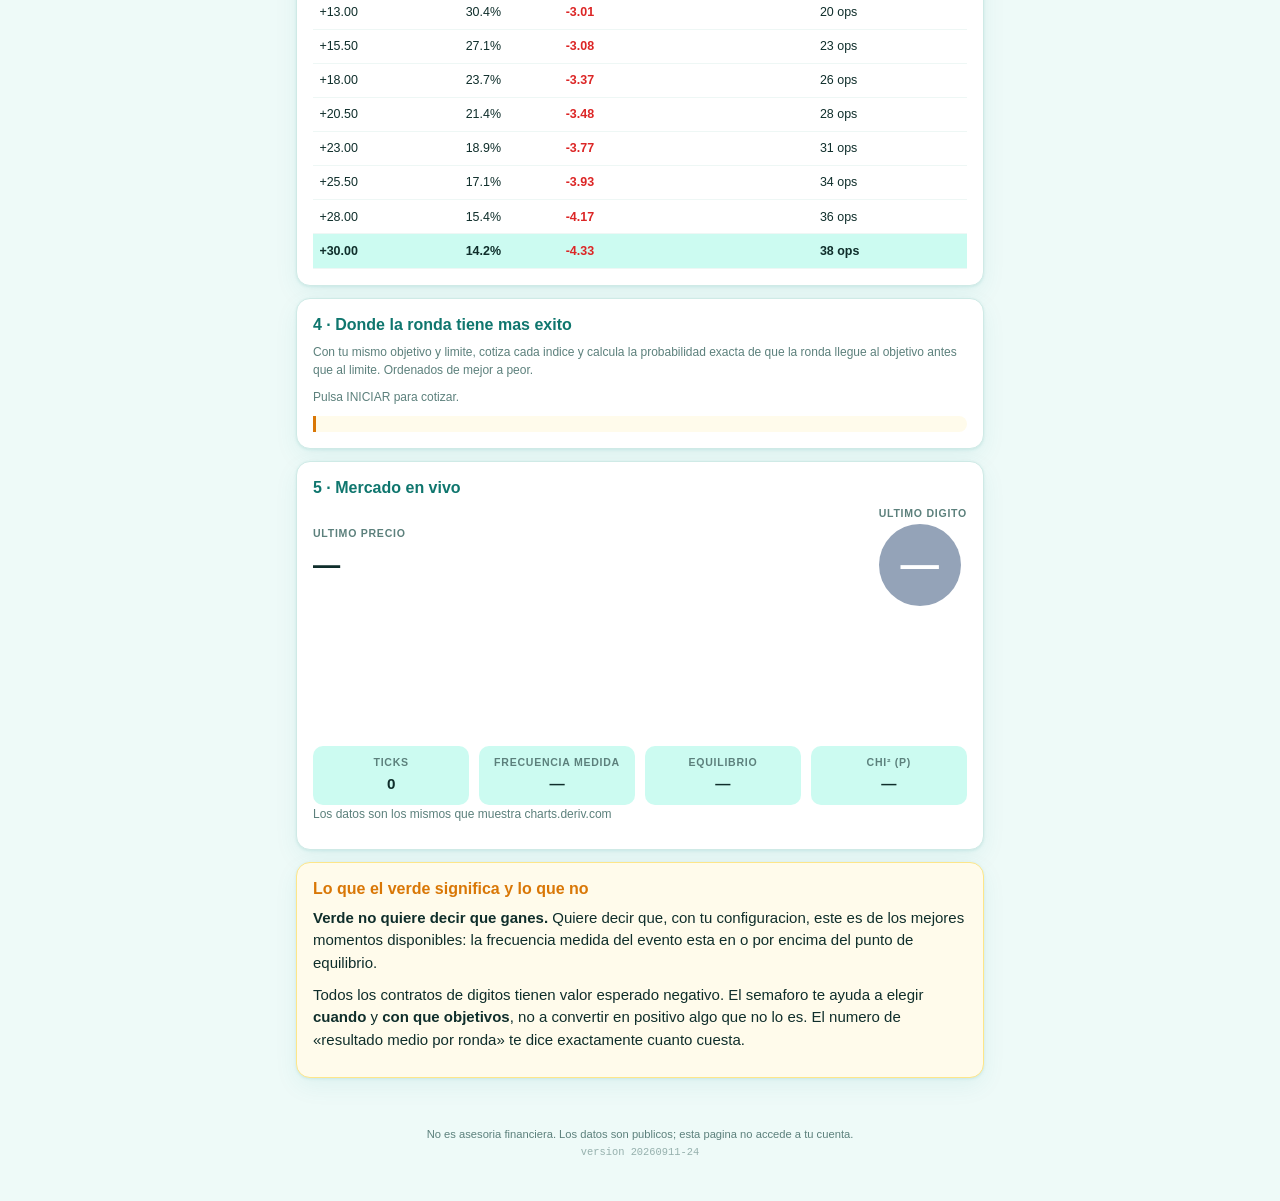
==== commit 00135958: "Simbolos reales, ranking por exito de ronda y cuenta atras Tres cosas reportadas por el usuario.  La" ====
--- a/semaforo.html
+++ b/semaforo.html
@@ -4,8 +4,8 @@
 <meta charset="utf-8">
 <meta name="viewport" content="width=device-width, initial-scale=1, viewport-fit=cover">
 <title>Semaforo de Rondas — Deriv</title>
-<link rel="stylesheet" href="css/style.css?v=20260911-23">
-<link rel="stylesheet" href="css/semaforo.css?v=20260911-23">
+<link rel="stylesheet" href="css/style.css?v=20260911-24">
+<link rel="stylesheet" href="css/semaforo.css?v=20260911-24">
 <link rel="icon" href="data:image/svg+xml,<svg xmlns='http://www.w3.org/2000/svg' viewBox='0 0 100 100'><text y='.9em' font-size='90'>🚦</text></svg>">
 </head>
 <body>
@@ -36,6 +36,13 @@
     </div>
 
     <button class="btn big" id="btnIniciar">INICIAR</button>
+
+    <div class="cuenta" id="cuenta" hidden>
+      <span class="k">Esta lectura caduca en</span>
+      <b id="cuentaNum">—</b>
+      <div class="cuenta-barra"><div id="cuentaBarra"></div></div>
+      <small>Se renueva sola mientras siga en verde. Si la condicion se rompe, desaparece.</small>
+    </div>
 
     <div class="marcador">
       <div>
@@ -130,9 +137,10 @@
 
   <!-- ============ ESCANER DE PAGOS ============ -->
   <div class="card">
-    <h2>4 · Donde pagan mejor ahora</h2>
-    <p class="note">La probabilidad de acertar no cambia nunca. El pago si, segun el indice.
-       Entrar donde mejor pagan es el unico filtro de entrada que mueve el resultado.</p>
+    <h2>4 · Donde la ronda tiene mas exito</h2>
+    <p class="note">Con tu mismo objetivo y limite, cotiza cada indice y calcula la
+       probabilidad exacta de que la ronda llegue al objetivo antes que al limite.
+       Ordenados de mejor a peor.</p>
     <div id="escaner"><p class="note">Pulsa INICIAR para cotizar.</p></div>
     <p class="honest" id="notaEscaner"></p>
   </div>
@@ -168,13 +176,13 @@
 
 <footer>
   <p>No es asesoria financiera. Los datos son publicos; esta pagina no accede a tu cuenta.<br>
-     <span id="appVersion">version 20260911-23</span></p>
+     <span id="appVersion">version 20260911-24</span></p>
 </footer>
 
-<script src="js/api.js?v=20260911-23"></script>
-<script src="js/stats.js?v=20260911-23"></script>
-<script src="js/edge.js?v=20260911-23"></script>
-<script src="js/ronda.js?v=20260911-23"></script>
-<script src="js/semaforo.js?v=20260911-23"></script>
+<script src="js/api.js?v=20260911-24"></script>
+<script src="js/stats.js?v=20260911-24"></script>
+<script src="js/edge.js?v=20260911-24"></script>
+<script src="js/ronda.js?v=20260911-24"></script>
+<script src="js/semaforo.js?v=20260911-24"></script>
 </body>
 </html>
--- a/css/semaforo.css
+++ b/css/semaforo.css
@@ -30,3 +30,12 @@
 .recos button.mejor{border-color:var(--green); background:#f6fef9}
 .recos button small{color:var(--muted)}
 tr.actual td{background:var(--teal-l); font-weight:700}
+.cuenta{background:rgba(255,255,255,.75); border:1px solid var(--green);
+        border-radius:10px; padding:.6rem .7rem; margin-bottom:.6rem}
+.cuenta b{display:block; font-size:1.6rem; font-weight:800; color:var(--green);
+          font-variant-numeric:tabular-nums; line-height:1.1}
+.cuenta small{display:block; font-size:.68rem; color:var(--muted); margin-top:.35rem}
+.cuenta-barra{height:6px; background:#e2e8f0; border-radius:999px; overflow:hidden; margin-top:.4rem}
+.cuenta-barra>div{height:100%; background:var(--green); width:100%; transition:width .2s linear}
+#cuentaNum.renovado{animation:pulso .6s ease}
+@keyframes pulso{0%{transform:scale(1)}40%{transform:scale(1.12)}100%{transform:scale(1)}}
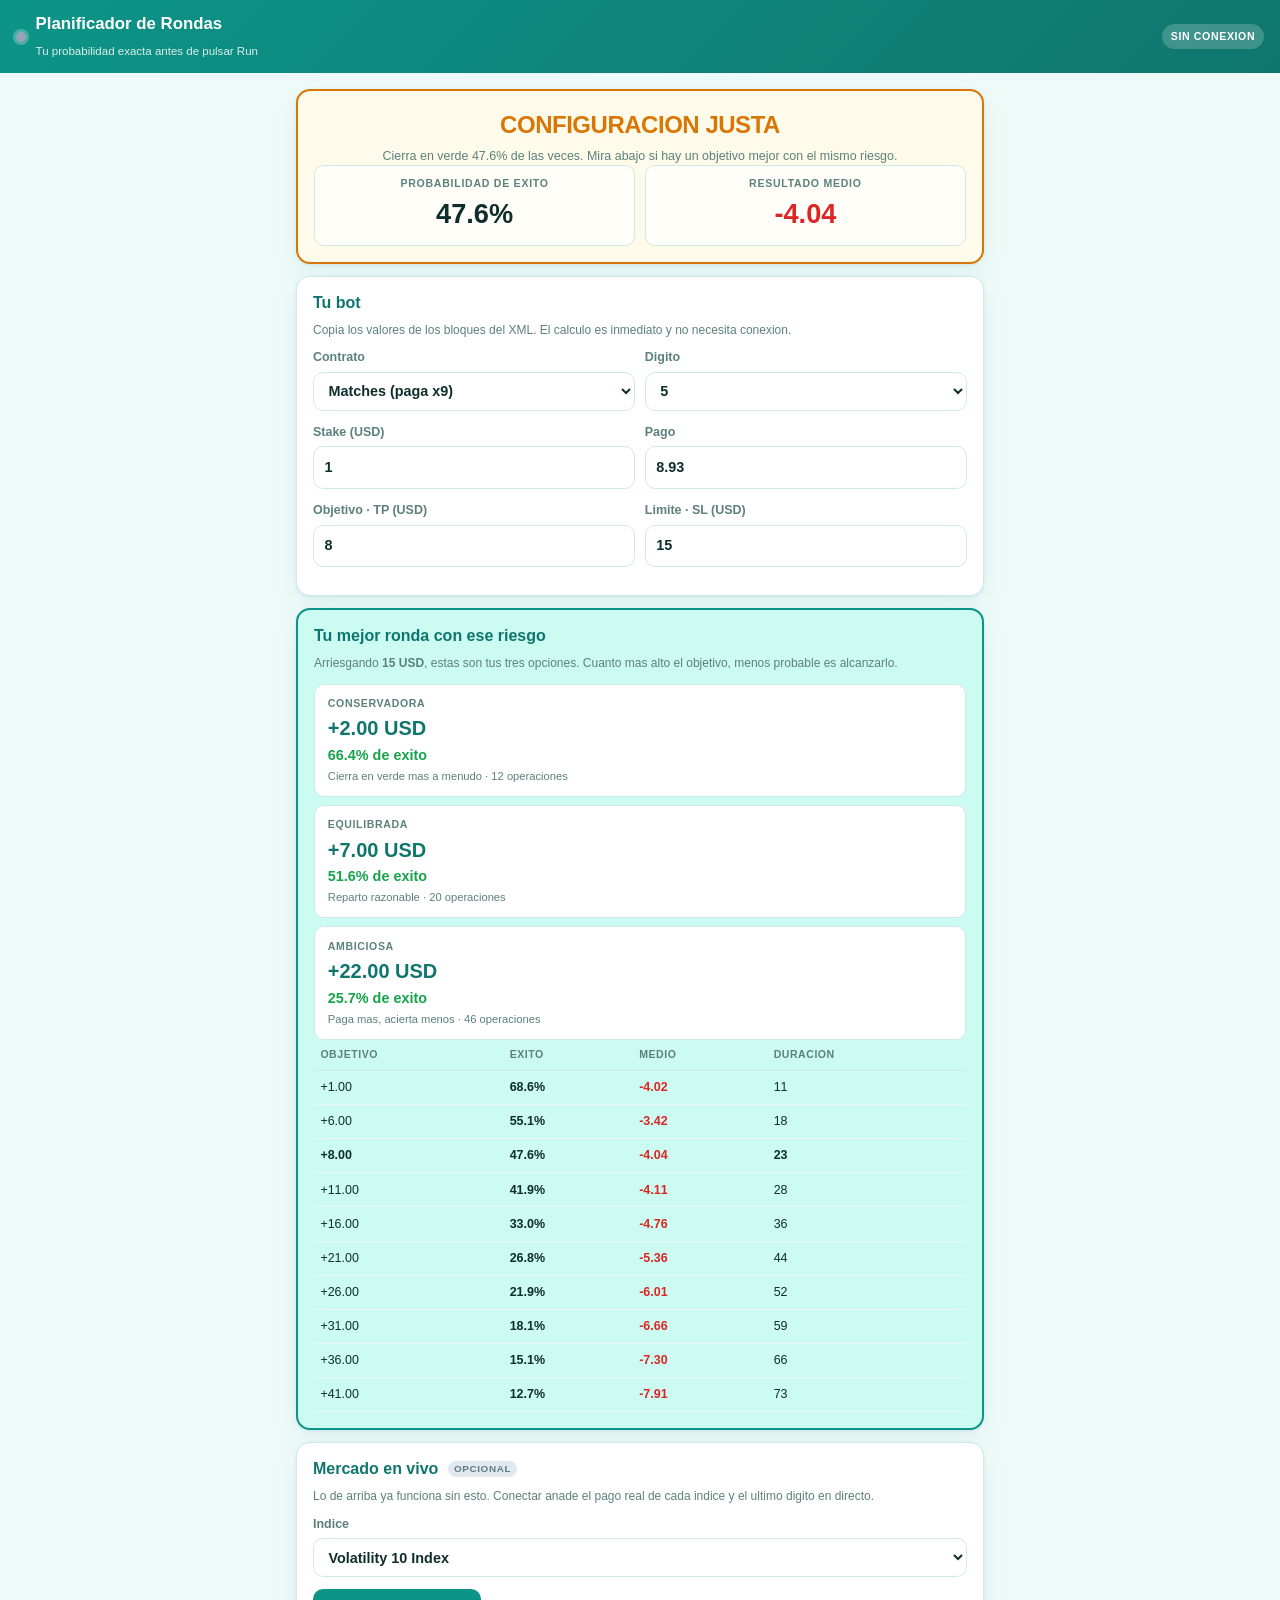
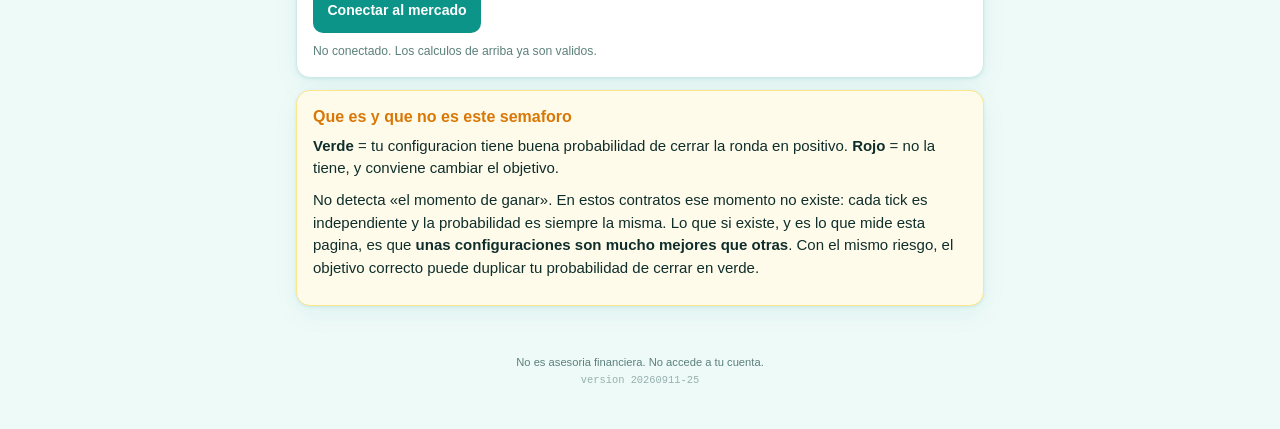
==== commit 56e1cc86: "Rehacer la aplicacion: util sin conexion y tres opciones de ronda El usuario reporta que la aplicaci" ====
--- a/semaforo.html
+++ b/semaforo.html
@@ -3,10 +3,10 @@
 <head>
 <meta charset="utf-8">
 <meta name="viewport" content="width=device-width, initial-scale=1, viewport-fit=cover">
-<title>Semaforo de Rondas — Deriv</title>
-<link rel="stylesheet" href="css/style.css?v=20260911-24">
-<link rel="stylesheet" href="css/semaforo.css?v=20260911-24">
-<link rel="icon" href="data:image/svg+xml,<svg xmlns='http://www.w3.org/2000/svg' viewBox='0 0 100 100'><text y='.9em' font-size='90'>🚦</text></svg>">
+<title>Planificador de Rondas — Deriv</title>
+<link rel="stylesheet" href="css/style.css?v=20260911-25">
+<link rel="stylesheet" href="css/semaforo.css?v=20260911-25">
+<link rel="icon" href="data:image/svg+xml,<svg xmlns='http://www.w3.org/2000/svg' viewBox='0 0 100 100'><text y='.9em' font-size='90'>🎯</text></svg>">
 </head>
 <body>
 
@@ -14,175 +14,130 @@
   <div class="brand">
     <span class="dot" id="connDot"></span>
     <div>
-      <h1>Semaforo de Rondas</h1>
-      <p id="subtitle">Indica cuando abrir una ronda en tu bot</p>
+      <h1>Planificador de Rondas</h1>
+      <p>Tu probabilidad exacta antes de pulsar Run</p>
     </div>
   </div>
-  <span class="badge" id="estadoBadge">detenido</span>
+  <span class="badge" id="estadoBadge">sin conexion</span>
 </header>
 
 <main>
 
-  <!-- ============ SEMAFORO ============ -->
+  <!-- ======= 1. VEREDICTO ======= -->
   <div class="card luz" id="tarjetaLuz">
-    <div class="semaforo">
-      <span class="foco rojo"   id="focoRojo"></span>
-      <span class="foco ambar"  id="focoAmbar"></span>
-      <span class="foco verde"  id="focoVerde"></span>
+    <div class="veredicto">
+      <b id="luzTexto">—</b>
+      <span id="luzSub"></span>
     </div>
-    <div class="veredicto">
-      <b id="luzTexto">Pulsa INICIAR</b>
-      <span id="luzSub">La herramienta observa el mercado real de Deriv y te avisa.</span>
+    <div class="marcador">
+      <div><span class="k">Probabilidad de exito</span><b class="grande" id="exitoRonda">—</b></div>
+      <div><span class="k">Resultado medio</span><b class="grande" id="medioRonda">—</b></div>
     </div>
-
-    <button class="btn big" id="btnIniciar">INICIAR</button>
-
     <div class="cuenta" id="cuenta" hidden>
       <span class="k">Esta lectura caduca en</span>
       <b id="cuentaNum">—</b>
       <div class="cuenta-barra"><div id="cuentaBarra"></div></div>
-      <small>Se renueva sola mientras siga en verde. Si la condicion se rompe, desaparece.</small>
     </div>
-
-    <div class="marcador">
-      <div>
-        <span class="k">Exito de esta ronda</span>
-        <b class="grande" id="exitoRonda">—</b>
-      </div>
-      <div>
-        <span class="k">Momento actual</span>
-        <b class="grande" id="momento">—</b>
-      </div>
-    </div>
-    <p class="note" id="luzDetalle">Configura abajo los mismos valores que tengas en el bot.</p>
   </div>
 
-  <!-- ============ CONFIGURACION DEL BOT ============ -->
+  <!-- ======= 2. TU BOT ======= -->
   <div class="card">
-    <h2>1 · Tu configuracion del bot</h2>
-    <p class="note">Copia aqui exactamente lo que tienes en los bloques del XML.</p>
-
-    <label>Indice
-      <select id="simbolo">
-        <option value="1HZ75V" selected>Volatility 75 (1s) Index</option>
-        <option value="1HZ100V">Volatility 100 (1s) Index</option>
-        <option value="1HZ50V">Volatility 50 (1s) Index</option>
-        <option value="1HZ25V">Volatility 25 (1s) Index</option>
-        <option value="1HZ10V">Volatility 10 (1s) Index</option>
-        <option value="R_75">Volatility 75 Index</option>
-        <option value="R_100">Volatility 100 Index</option>
-      </select>
-    </label>
-
+    <h2>Tu bot</h2>
+    <p class="note">Copia los valores de los bloques del XML. El calculo es inmediato
+       y no necesita conexion.</p>
     <div class="grid2">
-      <label>Tipo de contrato
+      <label>Contrato
         <select id="tipo">
-          <option value="DIGITMATCH" selected>Matches</option>
-          <option value="DIGITDIFF">Differs</option>
-          <option value="DIGITEVEN">Par</option>
-          <option value="DIGITODD">Impar</option>
+          <option value="DIGITMATCH" selected>Matches (paga x9)</option>
+          <option value="DIGITDIFF">Differs (paga x1.09)</option>
+          <option value="DIGITEVEN">Par (paga x1.95)</option>
+          <option value="DIGITODD">Impar (paga x1.95)</option>
           <option value="DIGITOVER">Over</option>
           <option value="DIGITUNDER">Under</option>
         </select>
       </label>
-      <label id="labBarrera">Prediccion (digito)
+      <label id="labBarrera">Digito
         <select id="barrera">
           <option>0</option><option>1</option><option>2</option><option>3</option><option>4</option>
           <option selected>5</option><option>6</option><option>7</option><option>8</option><option>9</option>
         </select>
       </label>
-    </div>
-
-    <div class="grid2">
-      <label>Stake por operacion (USD)
+      <label>Stake (USD)
         <input id="stake" type="number" step="0.5" min="0.35" value="1">
       </label>
-      <label>Duracion
-        <select id="duracion"><option value="1" selected>1 tick</option></select>
+      <label>Pago
+        <input id="pago" type="number" step="0.01" min="1" value="8.93">
       </label>
-      <label>Objetivo de ganancia · TP (USD)
-        <input id="tp" type="number" step="1" min="1" value="30">
+      <label>Objetivo · TP (USD)
+        <input id="tp" type="number" step="1" min="1" value="8">
       </label>
-      <label>Limite de perdida · SL (USD)
-        <input id="sl" type="number" step="1" min="1" value="10">
+      <label>Limite · SL (USD)
+        <input id="sl" type="number" step="1" min="1" value="15">
       </label>
     </div>
   </div>
 
-  <!-- ============ DIAGNOSTICO DE LA CONFIGURACION ============ -->
-  <div class="card">
-    <h2>2 · Que dice esta configuracion</h2>
-    <div class="stats-grid">
-      <div><span class="k">Acierto por operacion</span><b id="dAcierto">—</b></div>
-      <div><span class="k">Pago</span><b id="dPago">—</b></div>
-      <div><span class="k">Necesario para no perder</span><b id="dEquilibrio">—</b></div>
-      <div><span class="k">Duracion media</span><b id="dDuracion">—</b></div>
-    </div>
-    <div class="ev-out" id="dResumen"></div>
-  </div>
-
-  <!-- ============ RONDAS RECOMENDADAS ============ -->
-  <div class="card">
-    <h2>3 · Rondas recomendadas</h2>
-    <p class="note">Con tu mismo riesgo, estos son los objetivos que dan mejor resultado.
-       Pulsa uno para aplicarlo.</p>
-    <div class="recos" id="recos"></div>
+  <!-- ======= 3. TU MEJOR RONDA ======= -->
+  <div class="card destacada">
+    <h2>Tu mejor ronda con ese riesgo</h2>
+    <div id="mejorRonda"></div>
     <div class="table-wrap">
       <table id="tablaTp">
-        <thead><tr><th>Objetivo</th><th>Exito</th><th>Resultado medio</th><th>Duracion</th></tr></thead>
+        <thead><tr><th>Objetivo</th><th>Exito</th><th>Medio</th><th>Duracion</th></tr></thead>
         <tbody></tbody>
       </table>
     </div>
   </div>
 
-  <!-- ============ ESCANER DE PAGOS ============ -->
+  <!-- ======= 4. MERCADO EN VIVO (OPCIONAL) ======= -->
   <div class="card">
-    <h2>4 · Donde la ronda tiene mas exito</h2>
-    <p class="note">Con tu mismo objetivo y limite, cotiza cada indice y calcula la
-       probabilidad exacta de que la ronda llegue al objetivo antes que al limite.
-       Ordenados de mejor a peor.</p>
-    <div id="escaner"><p class="note">Pulsa INICIAR para cotizar.</p></div>
-    <p class="honest" id="notaEscaner"></p>
-  </div>
-
-  <!-- ============ MERCADO EN VIVO ============ -->
-  <div class="card">
-    <h2>5 · Mercado en vivo</h2>
-    <div class="live-head">
-      <div><span class="k">Ultimo precio</span><span class="price" id="precio">—</span></div>
-      <div class="digit-wrap"><span class="k">Ultimo digito</span>
-        <div class="digit-circle" id="digito">—</div></div>
+    <h2>Mercado en vivo <span class="opc">opcional</span></h2>
+    <p class="note">Lo de arriba ya funciona sin esto. Conectar anade el pago real de cada
+       indice y el ultimo digito en directo.</p>
+    <label>Indice
+      <select id="simbolo"></select>
+    </label>
+    <button class="btn" id="btnIniciar">Conectar al mercado</button>
+    <p class="status" id="connStatus">No conectado. Los calculos de arriba ya son validos.</p>
+    <div id="vivo" hidden>
+      <div class="live-head">
+        <div><span class="k">Ultimo precio</span><span class="price" id="precio">—</span></div>
+        <div class="digit-wrap"><span class="k">Ultimo digito</span>
+          <div class="digit-circle" id="digito">—</div></div>
+      </div>
+      <div class="bars" id="barras"></div>
+      <div class="stats-grid">
+        <div><span class="k">Ticks</span><b id="sTicks">0</b></div>
+        <div><span class="k">Frecuencia</span><b id="sFreq">—</b></div>
+        <div><span class="k">Equilibrio</span><b id="sEq">—</b></div>
+        <div><span class="k">Chi² (p)</span><b id="sChi">—</b></div>
+      </div>
     </div>
-    <div class="bars" id="barras"></div>
-    <div class="stats-grid">
-      <div><span class="k">Ticks</span><b id="sTicks">0</b></div>
-      <div><span class="k">Frecuencia medida</span><b id="sFreq">—</b></div>
-      <div><span class="k">Equilibrio</span><b id="sEq">—</b></div>
-      <div><span class="k">Chi² (p)</span><b id="sChi">—</b></div>
-    </div>
-    <p class="note" id="notaMercado">Los datos son los mismos que muestra charts.deriv.com</p>
+    <div id="escaner"></div>
+    <p class="honest" id="notaEscaner" hidden></p>
   </div>
 
   <div class="card warn">
-    <h2>Lo que el verde significa y lo que no</h2>
-    <p><b>Verde no quiere decir que ganes.</b> Quiere decir que, con tu configuracion, este
-       es de los mejores momentos disponibles: la frecuencia medida del evento esta en o por
-       encima del punto de equilibrio.</p>
-    <p>Todos los contratos de digitos tienen valor esperado negativo. El semaforo te ayuda a
-       elegir <b>cuando</b> y <b>con que objetivos</b>, no a convertir en positivo algo que no
-       lo es. El numero de «resultado medio por ronda» te dice exactamente cuanto cuesta.</p>
+    <h2>Que es y que no es este semaforo</h2>
+    <p><b>Verde</b> = tu configuracion tiene buena probabilidad de cerrar la ronda en
+       positivo. <b>Rojo</b> = no la tiene, y conviene cambiar el objetivo.</p>
+    <p>No detecta «el momento de ganar». En estos contratos ese momento no existe: cada
+       tick es independiente y la probabilidad es siempre la misma. Lo que si existe, y es
+       lo que mide esta pagina, es que <b>unas configuraciones son mucho mejores que
+       otras</b>. Con el mismo riesgo, el objetivo correcto puede duplicar tu probabilidad
+       de cerrar en verde.</p>
   </div>
 </main>
 
 <footer>
-  <p>No es asesoria financiera. Los datos son publicos; esta pagina no accede a tu cuenta.<br>
-     <span id="appVersion">version 20260911-24</span></p>
+  <p>No es asesoria financiera. No accede a tu cuenta.<br>
+     <span id="appVersion">version 20260911-25</span></p>
 </footer>
 
-<script src="js/api.js?v=20260911-24"></script>
-<script src="js/stats.js?v=20260911-24"></script>
-<script src="js/edge.js?v=20260911-24"></script>
-<script src="js/ronda.js?v=20260911-24"></script>
-<script src="js/semaforo.js?v=20260911-24"></script>
+<script src="js/api.js?v=20260911-25"></script>
+<script src="js/stats.js?v=20260911-25"></script>
+<script src="js/edge.js?v=20260911-25"></script>
+<script src="js/ronda.js?v=20260911-25"></script>
+<script src="js/semaforo.js?v=20260911-25"></script>
 </body>
 </html>
--- a/css/semaforo.css
+++ b/css/semaforo.css
@@ -39,3 +39,25 @@
 .cuenta-barra>div{height:100%; background:var(--green); width:100%; transition:width .2s linear}
 #cuentaNum.renovado{animation:pulso .6s ease}
 @keyframes pulso{0%{transform:scale(1)}40%{transform:scale(1.12)}100%{transform:scale(1)}}
+.card.destacada{border:2px solid var(--teal); background:var(--teal-l)}
+.card.destacada h2{color:var(--teal-d)}
+.opc{font-size:.62rem; font-weight:700; text-transform:uppercase; letter-spacing:.06em;
+     background:#e2e8f0; color:var(--muted); padding:.15rem .4rem; border-radius:999px;
+     vertical-align:middle; margin-left:.3rem}
+.reco-principal{background:#fff; border:2px solid var(--green); border-radius:12px;
+                padding:1rem; text-align:center; margin-bottom:.8rem}
+.reco-principal .titulo{font-size:.68rem; text-transform:uppercase; letter-spacing:.07em;
+                        color:var(--muted); font-weight:700}
+.reco-principal .valor{font-size:1.5rem; font-weight:800; color:var(--teal-d); margin:.3rem 0}
+.reco-principal .detalle{font-size:.8rem; color:var(--ink)}
+.reco-principal button{margin-top:.7rem; width:100%; border:0; border-radius:10px;
+   padding:.6rem; background:var(--green); color:#fff; font:inherit; font-weight:700; cursor:pointer}
+.opciones{display:grid; gap:.5rem}
+.opcion{text-align:left; border:1px solid var(--line); background:#fff; border-radius:10px;
+        padding:.7rem .8rem; font:inherit; cursor:pointer; display:grid; gap:.1rem}
+.opcion.actual{border-color:var(--teal); border-width:2px; background:var(--teal-l)}
+.opcion .et{font-size:.66rem; text-transform:uppercase; letter-spacing:.06em;
+            color:var(--muted); font-weight:700}
+.opcion b{font-size:1.25rem; font-weight:800; color:var(--teal-d)}
+.opcion .prob{font-size:.9rem; font-weight:700; color:var(--green)}
+.opcion small{font-size:.7rem; color:var(--muted)}
